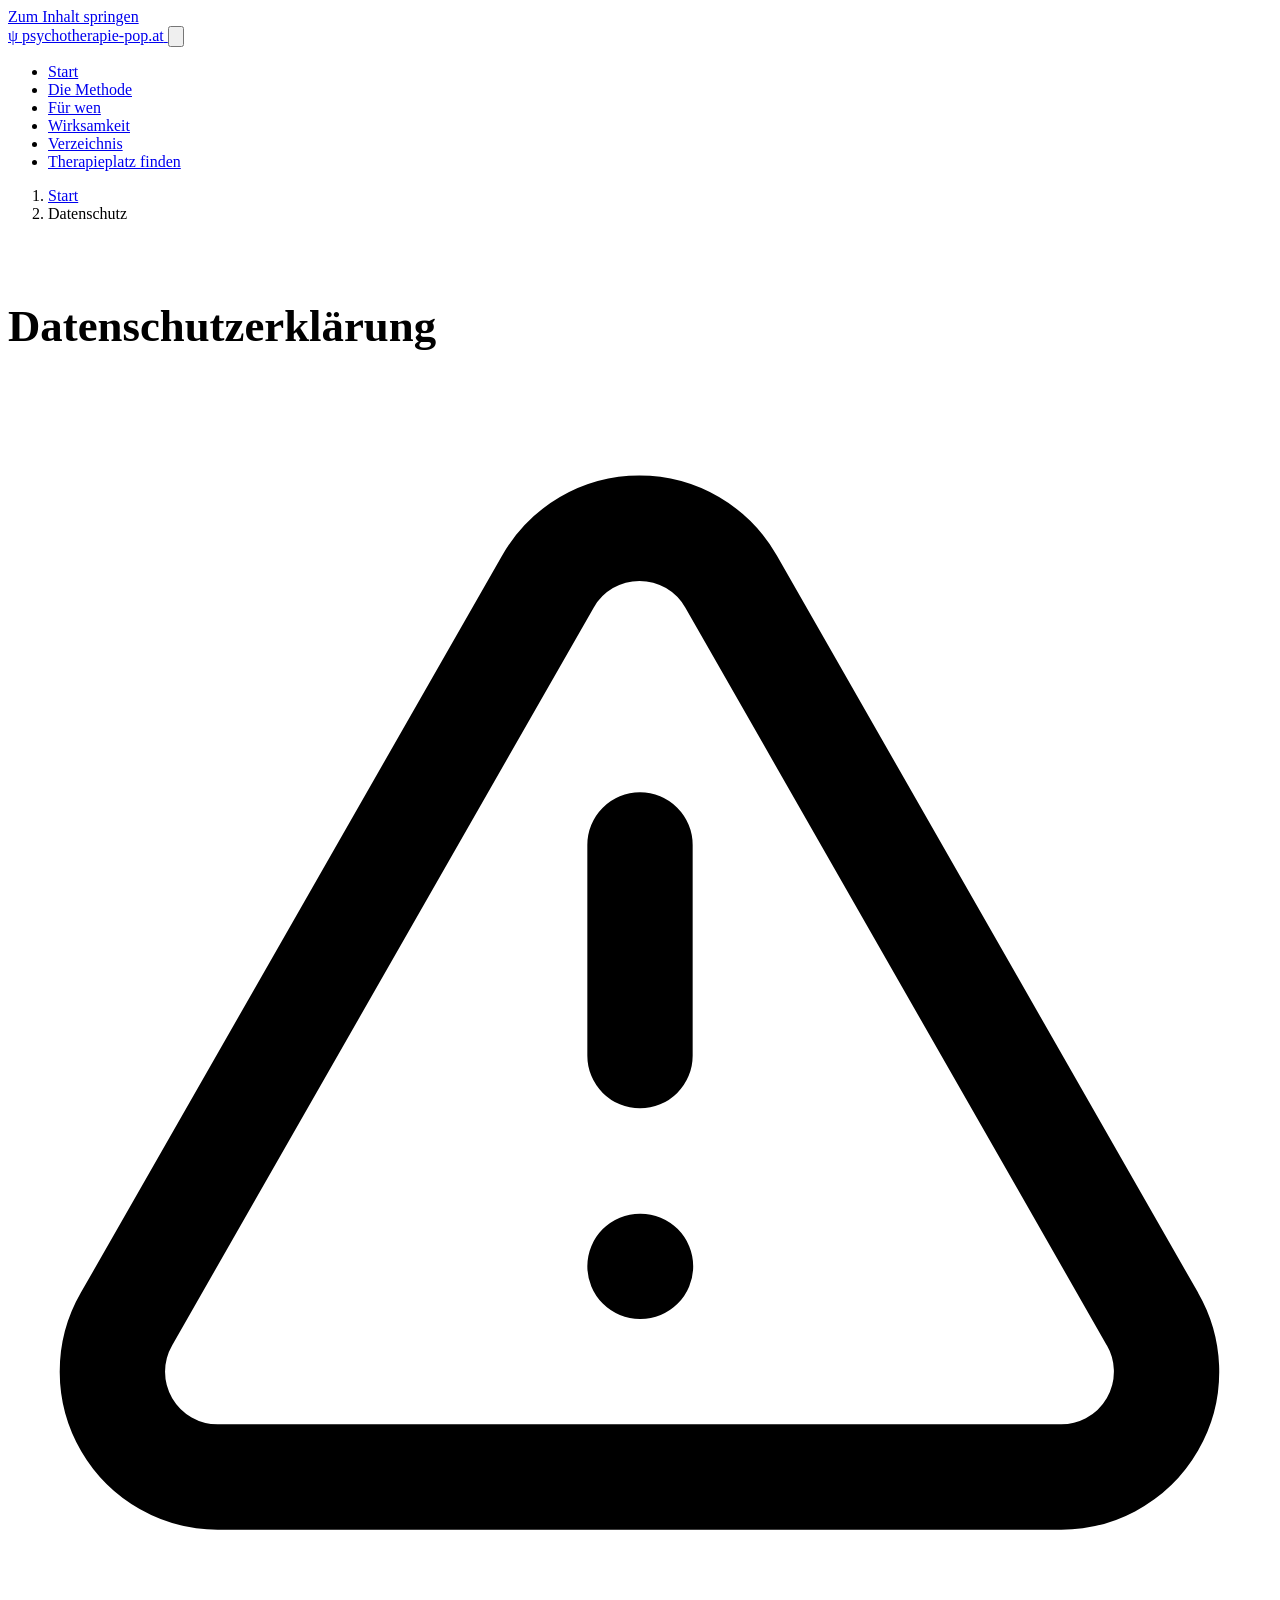
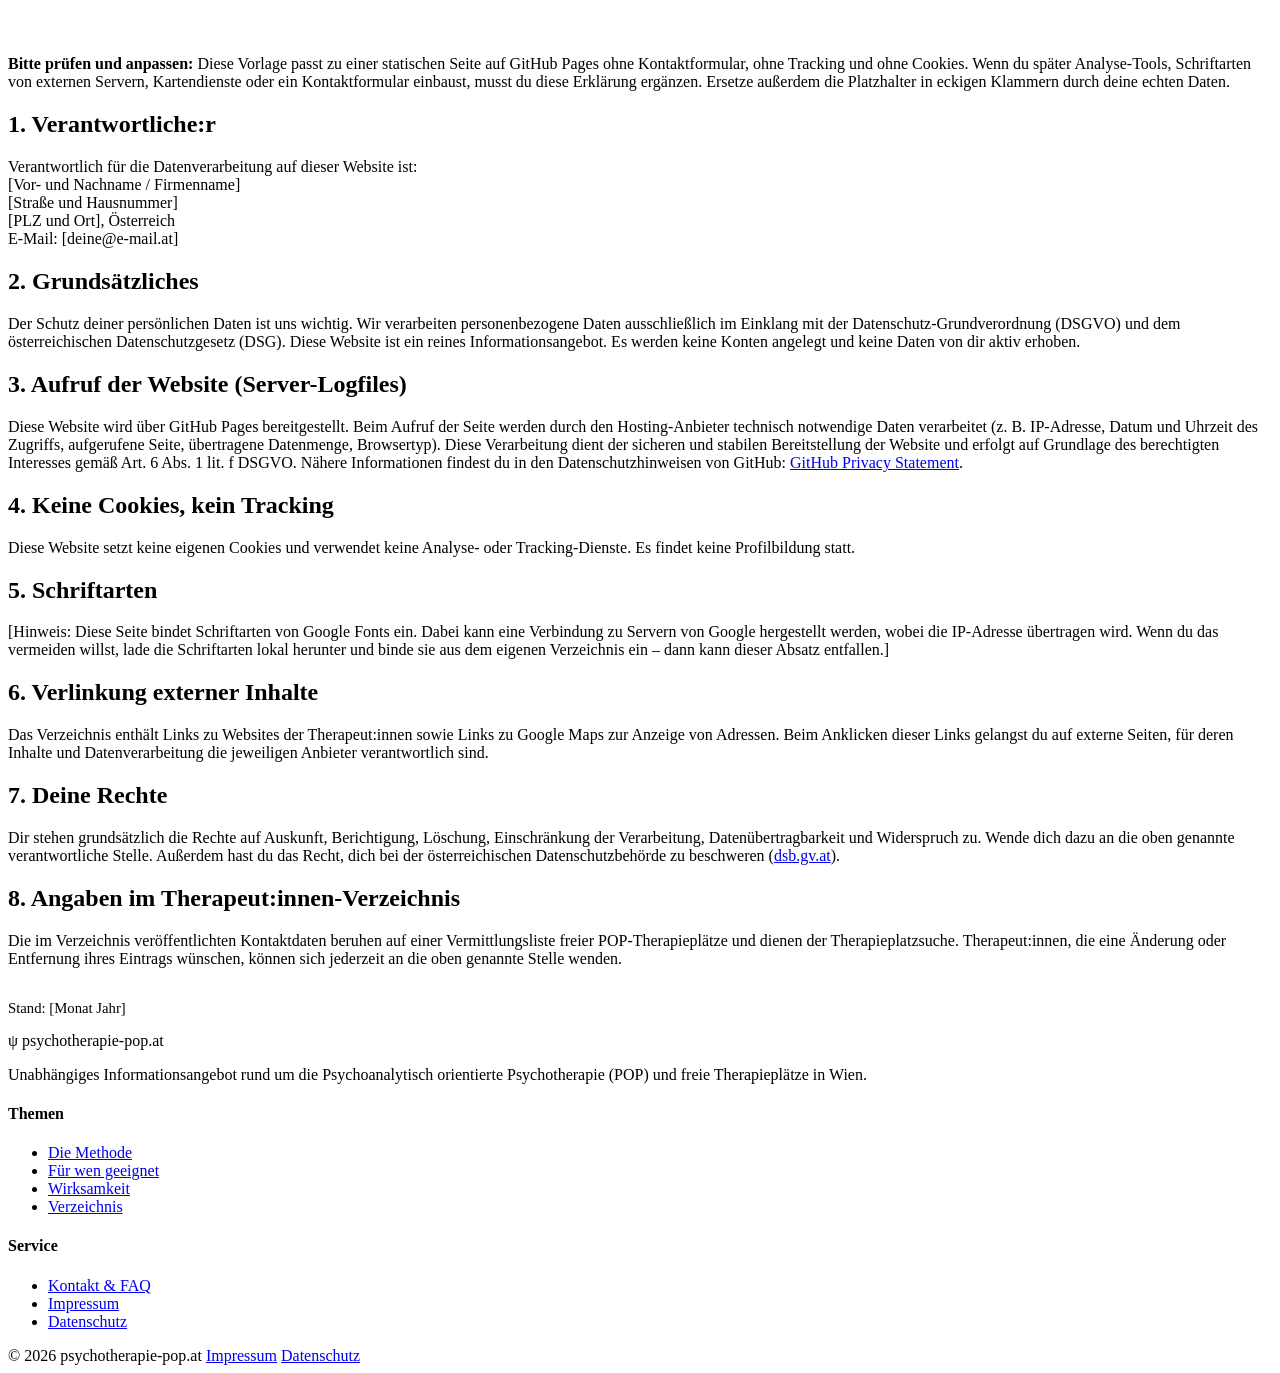
==== datenschutz.html @ 63da66f9 "Add files via upload" ====
<!DOCTYPE html>
<html lang="de">
<head>
  <meta charset="UTF-8">
  <meta name="viewport" content="width=device-width, initial-scale=1.0">
  <title>Datenschutzerklärung | psychotherapie-pop.at</title>
  <meta name="description" content="Datenschutzerklärung gemäß DSGVO für psychotherapie-pop.at – Informationen zur Verarbeitung personenbezogener Daten.">
  <meta name="robots" content="noindex">
  <link rel="canonical" href="https://psychotherapie-pop.at/datenschutz.html">
  <meta name="theme-color" content="#84bf41">
  <link rel="stylesheet" href="css/styles.css">
  <link rel="icon" href="data:image/svg+xml,<svg xmlns='http://www.w3.org/2000/svg' viewBox='0 0 100 100'><rect width='100' height='100' rx='24' fill='%2384bf41'/><text x='50' y='72' font-size='64' text-anchor='middle' fill='white' font-family='Georgia,serif'>%CF%88</text></svg>">
</head>
<body>
  <a class="skip-link" href="#inhalt">Zum Inhalt springen</a>

  <header class="site-header">
    <nav class="nav wrap" aria-label="Hauptnavigation">
      <a href="index.html" class="brand">
        <span class="mark" aria-hidden="true">ψ</span>
        <span>psychotherapie-pop<span class="tld">.at</span></span>
      </a>
      <button class="nav-toggle" aria-label="Menü öffnen" aria-expanded="false">
        <svg viewBox="0 0 24 24" fill="none" stroke="currentColor" stroke-width="2" stroke-linecap="round"><path d="M4 6h16M4 12h16M4 18h16"/></svg>
      </button>
      <ul class="nav-links">
        <li><a href="index.html">Start</a></li>
        <li><a href="pop-methode.html">Die Methode</a></li>
        <li><a href="fuer-wen.html">Für wen</a></li>
        <li><a href="wirksamkeit.html">Wirksamkeit</a></li>
        <li><a href="verzeichnis.html">Verzeichnis</a></li>
        <li><a href="kontakt.html" class="cta">Therapieplatz finden</a></li>
      </ul>
    </nav>
  </header>

  <main id="inhalt">
    <div class="wrap">
      <nav class="breadcrumb" aria-label="Brotkrümel">
        <ol>
          <li><a href="index.html">Start</a></li>
          <li aria-current="page">Datenschutz</li>
        </ol>
      </nav>
    </div>

    <section class="section" style="padding-top:1.5rem">
      <div class="wrap narrow prose">
        <h1 style="font-size:clamp(2rem,4.5vw,2.8rem);margin-bottom:1.2rem">Datenschutzerklärung</h1>

        <div class="callout">
          <span class="ic" aria-hidden="true">
            <svg viewBox="0 0 24 24" fill="none" stroke="currentColor" stroke-width="2" stroke-linecap="round" stroke-linejoin="round"><path d="m21.73 18-8-14a2 2 0 0 0-3.48 0l-8 14A2 2 0 0 0 4 21h16a2 2 0 0 0 1.73-3Z"/><path d="M12 9v4M12 17h.01"/></svg>
          </span>
          <p><strong>Bitte prüfen und anpassen:</strong> Diese Vorlage passt zu einer
          statischen Seite auf GitHub Pages ohne Kontaktformular, ohne Tracking und ohne
          Cookies. Wenn du später Analyse-Tools, Schriftarten von externen Servern,
          Kartendienste oder ein Kontaktformular einbaust, musst du diese Erklärung ergänzen.
          Ersetze außerdem die Platzhalter in eckigen Klammern durch deine echten Daten.</p>
        </div>

        <h2>1. Verantwortliche:r</h2>
        <p>
          Verantwortlich für die Datenverarbeitung auf dieser Website ist:<br>
          [Vor- und Nachname / Firmenname]<br>
          [Straße und Hausnummer]<br>
          [PLZ und Ort], Österreich<br>
          E-Mail: [deine@e-mail.at]
        </p>

        <h2>2. Grundsätzliches</h2>
        <p>
          Der Schutz deiner persönlichen Daten ist uns wichtig. Wir verarbeiten
          personenbezogene Daten ausschließlich im Einklang mit der Datenschutz-Grundverordnung
          (DSGVO) und dem österreichischen Datenschutzgesetz (DSG). Diese Website ist ein
          reines Informationsangebot. Es werden keine Konten angelegt und keine Daten von
          dir aktiv erhoben.
        </p>

        <h2>3. Aufruf der Website (Server-Logfiles)</h2>
        <p>
          Diese Website wird über GitHub Pages bereitgestellt. Beim Aufruf der Seite werden
          durch den Hosting-Anbieter technisch notwendige Daten verarbeitet (z. B.
          IP-Adresse, Datum und Uhrzeit des Zugriffs, aufgerufene Seite, übertragene
          Datenmenge, Browsertyp). Diese Verarbeitung dient der sicheren und stabilen
          Bereitstellung der Website und erfolgt auf Grundlage des berechtigten Interesses
          gemäß Art. 6 Abs. 1 lit. f DSGVO. Nähere Informationen findest du in den
          Datenschutzhinweisen von GitHub:
          <a href="https://docs.github.com/de/site-policy/privacy-policies/github-general-privacy-statement" target="_blank" rel="noopener">GitHub Privacy Statement</a>.
        </p>

        <h2>4. Keine Cookies, kein Tracking</h2>
        <p>
          Diese Website setzt keine eigenen Cookies und verwendet keine Analyse- oder
          Tracking-Dienste. Es findet keine Profilbildung statt.
        </p>

        <h2>5. Schriftarten</h2>
        <p>
          [Hinweis: Diese Seite bindet Schriftarten von Google Fonts ein. Dabei kann eine
          Verbindung zu Servern von Google hergestellt werden, wobei die IP-Adresse
          übertragen wird. Wenn du das vermeiden willst, lade die Schriftarten lokal herunter
          und binde sie aus dem eigenen Verzeichnis ein – dann kann dieser Absatz entfallen.]
        </p>

        <h2>6. Verlinkung externer Inhalte</h2>
        <p>
          Das Verzeichnis enthält Links zu Websites der Therapeut:innen sowie Links zu
          Google Maps zur Anzeige von Adressen. Beim Anklicken dieser Links gelangst du auf
          externe Seiten, für deren Inhalte und Datenverarbeitung die jeweiligen Anbieter
          verantwortlich sind.
        </p>

        <h2>7. Deine Rechte</h2>
        <p>
          Dir stehen grundsätzlich die Rechte auf Auskunft, Berichtigung, Löschung,
          Einschränkung der Verarbeitung, Datenübertragbarkeit und Widerspruch zu. Wende dich
          dazu an die oben genannte verantwortliche Stelle. Außerdem hast du das Recht, dich
          bei der österreichischen Datenschutzbehörde zu beschweren
          (<a href="https://www.dsb.gv.at" target="_blank" rel="noopener">dsb.gv.at</a>).
        </p>

        <h2>8. Angaben im Therapeut:innen-Verzeichnis</h2>
        <p>
          Die im Verzeichnis veröffentlichten Kontaktdaten beruhen auf einer Vermittlungsliste
          freier POP-Therapieplätze und dienen der Therapieplatzsuche. Therapeut:innen, die
          eine Änderung oder Entfernung ihres Eintrags wünschen, können sich jederzeit an die
          oben genannte Stelle wenden.
        </p>

        <p style="margin-top:2rem;color:var(--muted);font-size:.92rem">Stand: [Monat Jahr]</p>
      </div>
    </section>
  </main>

  <footer class="site-footer">
    <div class="wrap">
      <div class="footer-grid">
        <div>
          <div class="brand"><span class="mark" aria-hidden="true">ψ</span>
            <span>psychotherapie-pop<span class="tld">.at</span></span></div>
          <p>Unabhängiges Informationsangebot rund um die Psychoanalytisch orientierte
          Psychotherapie (POP) und freie Therapieplätze in Wien.</p>
        </div>
        <div>
          <h4>Themen</h4>
          <ul>
            <li><a href="pop-methode.html">Die Methode</a></li>
            <li><a href="fuer-wen.html">Für wen geeignet</a></li>
            <li><a href="wirksamkeit.html">Wirksamkeit</a></li>
            <li><a href="verzeichnis.html">Verzeichnis</a></li>
          </ul>
        </div>
        <div>
          <h4>Service</h4>
          <ul>
            <li><a href="kontakt.html">Kontakt &amp; FAQ</a></li>
            <li><a href="impressum.html">Impressum</a></li>
            <li><a href="datenschutz.html">Datenschutz</a></li>
          </ul>
        </div>
      </div>
      <div class="footer-bottom">
        <span>© <span data-year>2026</span> psychotherapie-pop.at</span>
        <span class="links">
          <a href="impressum.html">Impressum</a>
          <a href="datenschutz.html">Datenschutz</a>
        </span>
      </div>
    </div>
  </footer>

  <script src="js/main.js"></script>
</body>
</html>
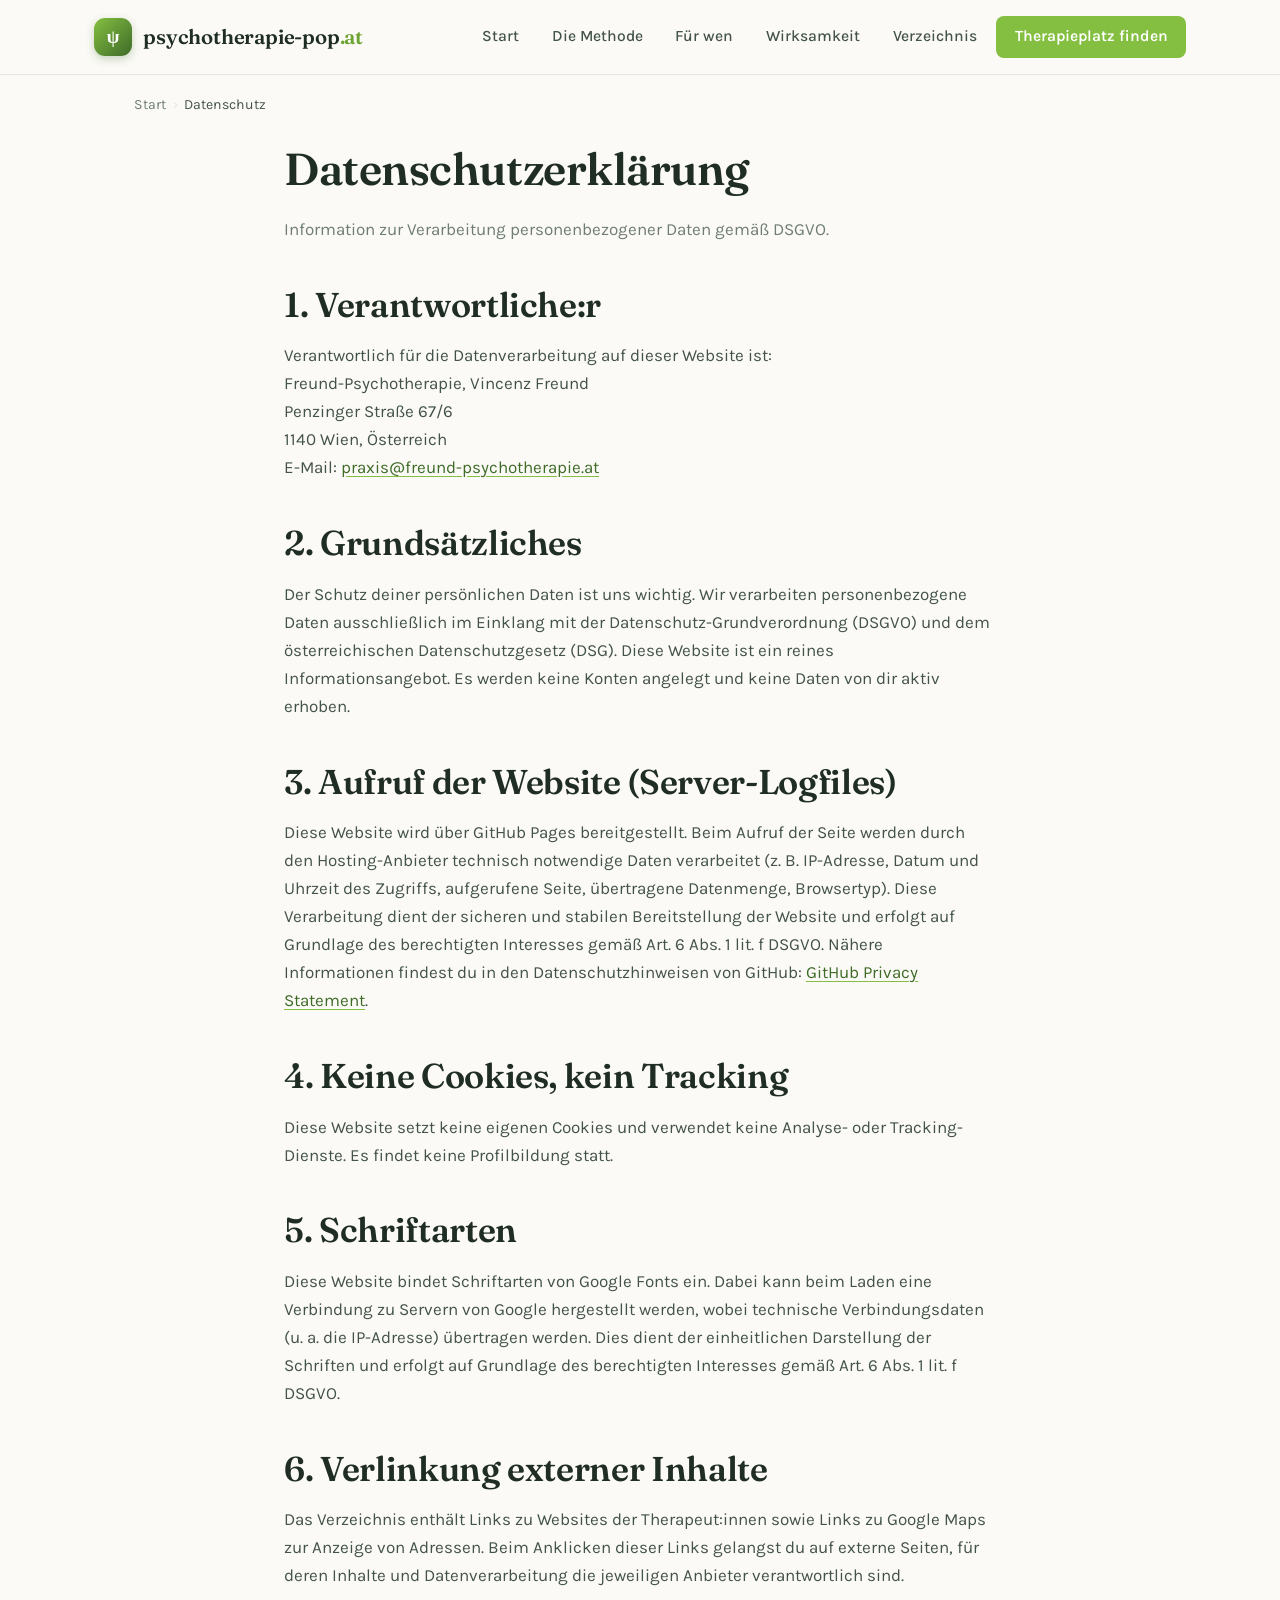
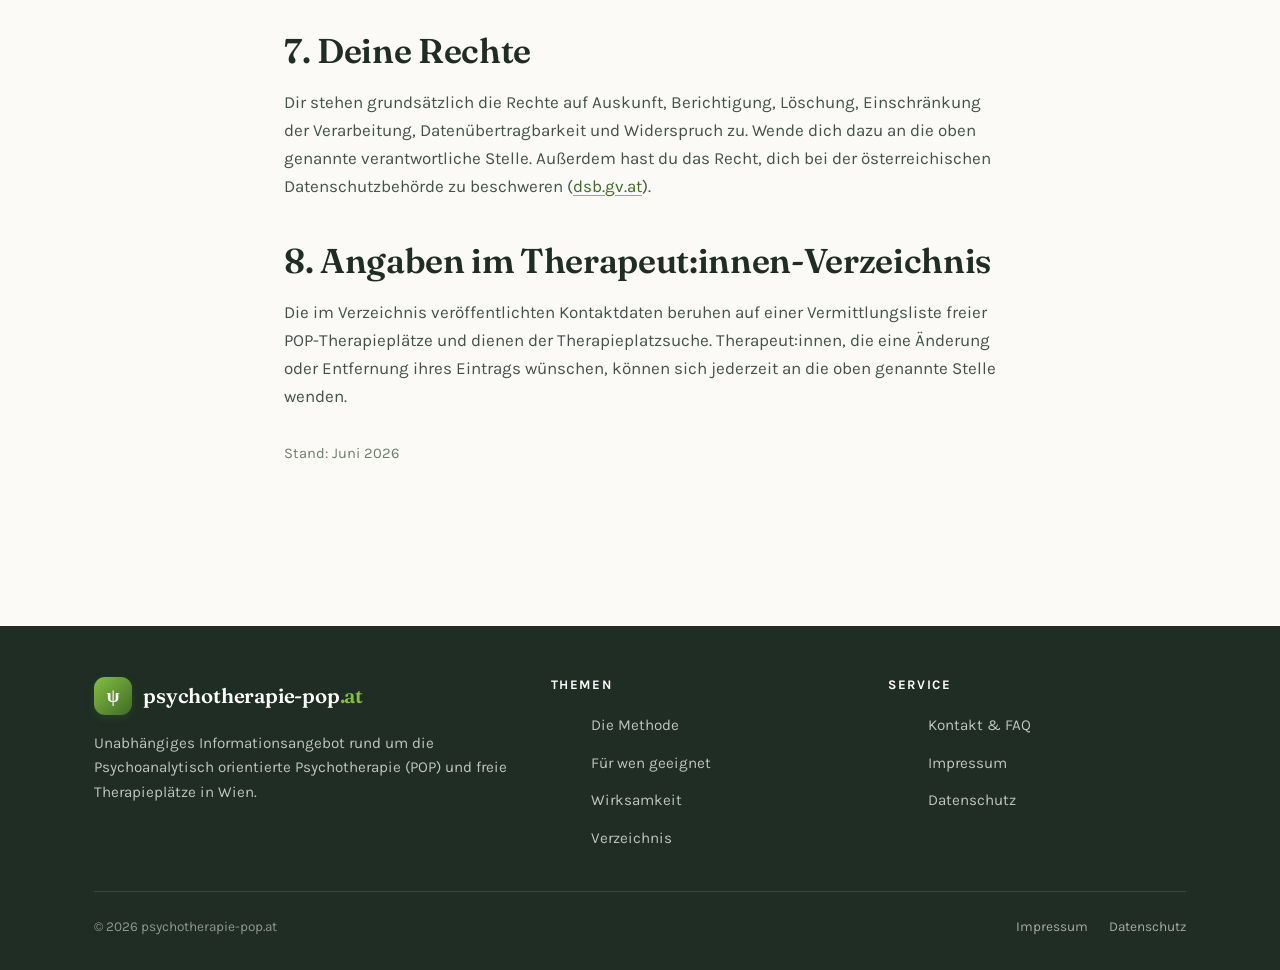
==== commit 9cfe76d4: "Add files via upload" ====
--- a/datenschutz.html
+++ b/datenschutz.html
@@ -29,7 +29,7 @@
         <li><a href="fuer-wen.html">Für wen</a></li>
         <li><a href="wirksamkeit.html">Wirksamkeit</a></li>
         <li><a href="verzeichnis.html">Verzeichnis</a></li>
-        <li><a href="kontakt.html" class="cta">Therapieplatz finden</a></li>
+        <li><a href="verzeichnis.html" class="cta">Therapieplatz finden</a></li>
       </ul>
     </nav>
   </header>
@@ -48,24 +48,15 @@
       <div class="wrap narrow prose">
         <h1 style="font-size:clamp(2rem,4.5vw,2.8rem);margin-bottom:1.2rem">Datenschutzerklärung</h1>
 
-        <div class="callout">
-          <span class="ic" aria-hidden="true">
-            <svg viewBox="0 0 24 24" fill="none" stroke="currentColor" stroke-width="2" stroke-linecap="round" stroke-linejoin="round"><path d="m21.73 18-8-14a2 2 0 0 0-3.48 0l-8 14A2 2 0 0 0 4 21h16a2 2 0 0 0 1.73-3Z"/><path d="M12 9v4M12 17h.01"/></svg>
-          </span>
-          <p><strong>Bitte prüfen und anpassen:</strong> Diese Vorlage passt zu einer
-          statischen Seite auf GitHub Pages ohne Kontaktformular, ohne Tracking und ohne
-          Cookies. Wenn du später Analyse-Tools, Schriftarten von externen Servern,
-          Kartendienste oder ein Kontaktformular einbaust, musst du diese Erklärung ergänzen.
-          Ersetze außerdem die Platzhalter in eckigen Klammern durch deine echten Daten.</p>
-        </div>
+        <p style="color:var(--muted)">Information zur Verarbeitung personenbezogener Daten gemäß DSGVO.</p>
 
         <h2>1. Verantwortliche:r</h2>
         <p>
           Verantwortlich für die Datenverarbeitung auf dieser Website ist:<br>
-          [Vor- und Nachname / Firmenname]<br>
-          [Straße und Hausnummer]<br>
-          [PLZ und Ort], Österreich<br>
-          E-Mail: [deine@e-mail.at]
+          Freund-Psychotherapie, Vincenz Freund<br>
+          Penzinger Straße 67/6<br>
+          1140 Wien, Österreich<br>
+          E-Mail: <a href="mailto:praxis@freund-psychotherapie.at">praxis@freund-psychotherapie.at</a>
         </p>
 
         <h2>2. Grundsätzliches</h2>
@@ -97,10 +88,11 @@
 
         <h2>5. Schriftarten</h2>
         <p>
-          [Hinweis: Diese Seite bindet Schriftarten von Google Fonts ein. Dabei kann eine
-          Verbindung zu Servern von Google hergestellt werden, wobei die IP-Adresse
-          übertragen wird. Wenn du das vermeiden willst, lade die Schriftarten lokal herunter
-          und binde sie aus dem eigenen Verzeichnis ein – dann kann dieser Absatz entfallen.]
+          Diese Website bindet Schriftarten von Google Fonts ein. Dabei kann beim Laden eine
+          Verbindung zu Servern von Google hergestellt werden, wobei technische Verbindungsdaten
+          (u. a. die IP-Adresse) übertragen werden. Dies dient der einheitlichen Darstellung der
+          Schriften und erfolgt auf Grundlage des berechtigten Interesses gemäß
+          Art. 6 Abs. 1 lit. f DSGVO.
         </p>
 
         <h2>6. Verlinkung externer Inhalte</h2>
@@ -128,7 +120,7 @@
           oben genannte Stelle wenden.
         </p>
 
-        <p style="margin-top:2rem;color:var(--muted);font-size:.92rem">Stand: [Monat Jahr]</p>
+        <p style="margin-top:2rem;color:var(--muted);font-size:.92rem">Stand: Juni 2026</p>
       </div>
     </section>
   </main>
--- a/css/styles.css
+++ b/css/styles.css
@@ -0,0 +1,561 @@
+/* ==========================================================================
+   psychotherapie-pop.at — Stylesheet
+   Ruhige, vertrauenswürdige Gestaltung im Stil der Wiener Psychoanalytischen
+   Akademie (grüne Akzente, seriös, klar).
+   ========================================================================== */
+
+/* --- Fonts --- */
+@import url('https://fonts.googleapis.com/css2?family=Fraunces:ital,opsz,wght@0,9..144,400..700;1,9..144,400..600&family=Karla:wght@300..700&display=swap');
+
+/* --- Design Tokens --- */
+:root {
+  /* Farben */
+  --green:        #84bf41;   /* psy-akademie Akzentgrün */
+  --green-600:    #6ba331;
+  --green-deep:   #3f6b28;   /* dunkles Grün für Headings/Links */
+  --green-darker: #2f5320;
+  --ink:          #1f2d24;   /* Haupttext, fast schwarz mit Grünstich */
+  --ink-soft:     #43524a;
+  --muted:        #6f7d72;   /* sekundärer Text */
+  --line:         #e2e6dd;   /* Trennlinien */
+  --paper:        #fbfaf6;   /* warmes Off-White, Body-Hintergrund */
+  --paper-2:      #ffffff;   /* Karten */
+  --sage:         #eef3e6;   /* helle Sektionsflächen */
+  --sage-2:       #e4ecd7;
+  --amber-bg:     #fdf6e3;   /* Hinweisboxen */
+  --amber-line:   #e8c97a;
+
+  /* Typografie */
+  --font-display: 'Fraunces', Georgia, 'Times New Roman', serif;
+  --font-body:    'Karla', -apple-system, BlinkMacSystemFont, sans-serif;
+
+  /* Maße */
+  --maxw: 1140px;
+  --radius: 14px;
+  --radius-sm: 9px;
+  --shadow-sm: 0 1px 3px rgba(31,45,36,.06), 0 1px 2px rgba(31,45,36,.04);
+  --shadow:    0 6px 22px rgba(31,45,36,.08), 0 2px 6px rgba(31,45,36,.05);
+  --shadow-lg: 0 18px 48px rgba(31,45,36,.12);
+}
+
+/* --- Reset / Base --- */
+*, *::before, *::after { box-sizing: border-box; }
+* { margin: 0; }
+html { scroll-behavior: smooth; -webkit-text-size-adjust: 100%; }
+
+body {
+  font-family: var(--font-body);
+  background: var(--paper);
+  color: var(--ink);
+  line-height: 1.65;
+  font-size: 1.0625rem;
+  font-weight: 400;
+  -webkit-font-smoothing: antialiased;
+  text-rendering: optimizeLegibility;
+}
+
+img { max-width: 100%; display: block; }
+a { color: var(--green-deep); text-decoration: none; transition: color .2s ease; }
+a:hover { color: var(--green-600); }
+
+h1, h2, h3, h4 {
+  font-family: var(--font-display);
+  font-weight: 600;
+  line-height: 1.18;
+  color: var(--ink);
+  letter-spacing: -0.01em;
+}
+
+::selection { background: var(--green); color: #fff; }
+
+/* --- Layout helpers --- */
+.wrap { max-width: var(--maxw); margin-inline: auto; padding-inline: 1.5rem; }
+.narrow { max-width: 760px; }
+.section { padding-block: clamp(3rem, 6vw, 5.5rem); }
+
+.eyebrow {
+  font-family: var(--font-body);
+  text-transform: uppercase;
+  letter-spacing: .16em;
+  font-size: .78rem;
+  font-weight: 700;
+  color: var(--green-600);
+  margin-bottom: .9rem;
+}
+
+/* ==========================================================================
+   Skip link
+   ========================================================================== */
+.skip-link {
+  position: absolute; left: -999px; top: 0;
+  background: var(--green-deep); color:#fff; padding: .6rem 1rem;
+  border-radius: 0 0 8px 0; z-index: 1000;
+}
+.skip-link:focus { left: 0; color:#fff; }
+
+/* ==========================================================================
+   Header / Navigation
+   ========================================================================== */
+.site-header {
+  position: sticky; top: 0; z-index: 100;
+  background: rgba(251,250,246,.88);
+  backdrop-filter: saturate(140%) blur(10px);
+  -webkit-backdrop-filter: saturate(140%) blur(10px);
+  border-bottom: 1px solid var(--line);
+}
+.nav {
+  display: flex; align-items: center; justify-content: space-between;
+  gap: 1rem; min-height: 74px;
+}
+.brand {
+  display: flex; align-items: center; gap: .7rem;
+  font-family: var(--font-display);
+  font-weight: 600; font-size: 1.28rem; color: var(--ink);
+  letter-spacing: -.01em;
+}
+.brand:hover { color: var(--ink); }
+.brand .mark {
+  width: 38px; height: 38px; flex: 0 0 38px;
+  border-radius: 11px;
+  background: linear-gradient(135deg, var(--green) 0%, var(--green-deep) 100%);
+  display: grid; place-items: center;
+  color: #fff; font-weight: 700; font-size: 1.15rem;
+  box-shadow: 0 3px 8px rgba(63,107,40,.28);
+}
+.brand .mark svg { width: 21px; height: 21px; }
+.brand b { font-weight: 600; }
+.brand .tld { color: var(--green-600); }
+
+.nav-links {
+  display: flex; align-items: center; gap: .35rem;
+  list-style: none;
+}
+.nav-links a {
+  display: inline-block;
+  padding: .5rem .85rem;
+  color: var(--ink-soft);
+  font-weight: 500;
+  font-size: .98rem;
+  border-radius: 8px;
+  transition: background .18s ease, color .18s ease;
+}
+.nav-links a:hover { background: var(--sage); color: var(--green-darker); }
+.nav-links a.active { color: var(--green-darker); background: var(--sage); }
+.nav-links a.cta {
+  background: var(--green); color: #fff; font-weight: 600;
+  padding-inline: 1.15rem;
+}
+.nav-links a.cta:hover { background: var(--green-600); }
+
+.nav-toggle {
+  display: none;
+  background: none; border: 1px solid var(--line);
+  border-radius: 9px; padding: .5rem .6rem; cursor: pointer;
+  color: var(--ink);
+}
+.nav-toggle svg { width: 22px; height: 22px; display:block; }
+
+@media (max-width: 880px) {
+  .nav-toggle { display: inline-flex; }
+  .nav-links {
+    position: absolute; top: 74px; left: 0; right: 0;
+    flex-direction: column; align-items: stretch; gap: .2rem;
+    background: var(--paper);
+    border-bottom: 1px solid var(--line);
+    padding: .8rem 1.5rem 1.2rem;
+    box-shadow: var(--shadow);
+    display: none;
+  }
+  .nav-links.open { display: flex; }
+  .nav-links a { padding: .7rem .8rem; font-size: 1.05rem; }
+  .nav-links a.cta { text-align: center; margin-top: .3rem; }
+}
+
+/* ==========================================================================
+   Breadcrumb
+   ========================================================================== */
+.breadcrumb {
+  font-size: .88rem; color: var(--muted);
+  padding-block: 1.1rem .2rem;
+}
+.breadcrumb ol { list-style: none; display: flex; flex-wrap: wrap; gap: .35rem; }
+.breadcrumb li::after { content: "›"; margin-left: .45rem; color: var(--line); }
+.breadcrumb li:last-child::after { content: ""; }
+.breadcrumb a { color: var(--muted); }
+.breadcrumb a:hover { color: var(--green-deep); }
+.breadcrumb li[aria-current] { color: var(--ink-soft); }
+
+/* ==========================================================================
+   Hero
+   ========================================================================== */
+.hero {
+  position: relative;
+  background:
+    radial-gradient(1200px 500px at 85% -10%, var(--sage-2) 0%, transparent 60%),
+    radial-gradient(900px 400px at 0% 110%, var(--sage) 0%, transparent 55%),
+    var(--paper);
+  overflow: hidden;
+  border-bottom: 1px solid var(--line);
+}
+.hero::before {
+  /* feine Linientextur */
+  content: "";
+  position: absolute; inset: 0;
+  background-image: radial-gradient(var(--line) 1px, transparent 1px);
+  background-size: 28px 28px;
+  opacity: .4;
+  mask-image: linear-gradient(to bottom, #000, transparent 80%);
+  -webkit-mask-image: linear-gradient(to bottom, #000, transparent 80%);
+  pointer-events: none;
+}
+.hero-inner {
+  position: relative;
+  padding-block: clamp(3.5rem, 8vw, 7rem);
+  max-width: 800px;
+}
+.hero h1 {
+  font-size: clamp(2.3rem, 5.5vw, 4rem);
+  line-height: 1.08;
+  margin-bottom: 1.3rem;
+  letter-spacing: -.02em;
+}
+.hero h1 .accent { color: var(--green-deep); font-style: italic; }
+.hero p.lead {
+  font-size: clamp(1.1rem, 2vw, 1.32rem);
+  color: var(--ink-soft);
+  max-width: 620px;
+  margin-bottom: 2rem;
+}
+.hero-actions { display: flex; flex-wrap: wrap; gap: .85rem; }
+
+/* ==========================================================================
+   Buttons
+   ========================================================================== */
+.btn {
+  display: inline-flex; align-items: center; gap: .5rem;
+  font-family: var(--font-body);
+  font-weight: 600; font-size: 1rem;
+  padding: .85rem 1.5rem;
+  border-radius: 10px;
+  border: 1px solid transparent;
+  cursor: pointer;
+  transition: transform .15s ease, box-shadow .2s ease, background .2s ease, color .2s ease;
+  text-align: center;
+}
+.btn svg { width: 18px; height: 18px; }
+.btn-primary {
+  background: var(--green); color: #fff;
+  box-shadow: 0 4px 14px rgba(63,107,40,.22);
+}
+.btn-primary:hover { background: var(--green-600); color:#fff; transform: translateY(-2px); box-shadow: 0 8px 22px rgba(63,107,40,.3); }
+.btn-ghost {
+  background: var(--paper-2); color: var(--green-darker);
+  border-color: var(--line);
+}
+.btn-ghost:hover { border-color: var(--green); color: var(--green-darker); transform: translateY(-2px); }
+
+/* ==========================================================================
+   Prose / Content sections
+   ========================================================================== */
+.prose h2 {
+  font-size: clamp(1.6rem, 3vw, 2.15rem);
+  margin-top: 2.6rem; margin-bottom: 1rem;
+}
+.prose h2:first-child { margin-top: 0; }
+.prose h3 {
+  font-size: 1.3rem; margin-top: 2rem; margin-bottom: .7rem;
+  color: var(--green-darker);
+}
+.prose p { margin-bottom: 1.15rem; color: var(--ink-soft); }
+.prose ul, .prose ol { margin: 0 0 1.3rem 1.2rem; color: var(--ink-soft); }
+.prose li { margin-bottom: .5rem; padding-left: .2rem; }
+.prose strong { color: var(--ink); font-weight: 700; }
+.prose a { text-decoration: underline; text-underline-offset: 3px; text-decoration-color: var(--green); }
+.lead-text { font-size: 1.2rem; color: var(--ink); line-height: 1.6; }
+
+/* Section heading block */
+.section-head { max-width: 680px; margin-bottom: 2.5rem; }
+.section-head h2 { font-size: clamp(1.7rem, 3.4vw, 2.4rem); margin-bottom: .8rem; }
+.section-head p { color: var(--muted); font-size: 1.1rem; }
+.section-head.center { margin-inline: auto; text-align: center; }
+
+/* Alternating backgrounds */
+.bg-sage { background: var(--sage); }
+.bg-paper2 { background: var(--paper-2); }
+
+/* ==========================================================================
+   Feature / Info cards
+   ========================================================================== */
+.grid { display: grid; gap: 1.4rem; }
+.grid-2 { grid-template-columns: repeat(2, 1fr); }
+.grid-3 { grid-template-columns: repeat(3, 1fr); }
+@media (max-width: 860px){ .grid-3 { grid-template-columns: 1fr; } .grid-2 { grid-template-columns: 1fr; } }
+
+.card {
+  background: var(--paper-2);
+  border: 1px solid var(--line);
+  border-radius: var(--radius);
+  padding: 1.8rem;
+  box-shadow: var(--shadow-sm);
+  transition: transform .2s ease, box-shadow .2s ease, border-color .2s ease;
+}
+.card:hover { transform: translateY(-3px); box-shadow: var(--shadow); border-color: var(--sage-2); }
+.card .ic {
+  width: 48px; height: 48px; border-radius: 12px;
+  background: var(--sage); color: var(--green-deep);
+  display: grid; place-items: center; margin-bottom: 1.1rem;
+}
+.card .ic svg { width: 24px; height: 24px; }
+.card h3 { font-size: 1.22rem; margin-bottom: .55rem; }
+.card p { color: var(--muted); font-size: .98rem; margin: 0; }
+
+/* Linkliste (wie psy-akademie Unterthemen) */
+.linklist { list-style: none; display: grid; gap: .1rem; }
+.linklist li a {
+  display: flex; align-items: center; justify-content: space-between;
+  padding: .95rem 1.1rem;
+  border-radius: 10px;
+  color: var(--ink-soft);
+  font-weight: 500;
+  border: 1px solid transparent;
+  transition: all .18s ease;
+}
+.linklist li a:hover {
+  background: var(--paper-2); border-color: var(--line);
+  color: var(--green-darker); box-shadow: var(--shadow-sm);
+}
+.linklist li a::after { content: "→"; color: var(--green); transition: transform .18s ease; }
+.linklist li a:hover::after { transform: translateX(4px); }
+
+/* ==========================================================================
+   Hinweisbox (Callout)
+   ========================================================================== */
+.callout {
+  display: flex; gap: 1rem;
+  background: var(--amber-bg);
+  border: 1px solid var(--amber-line);
+  border-radius: var(--radius);
+  padding: 1.3rem 1.5rem;
+  margin-block: 1.8rem;
+}
+.callout .ic { flex: 0 0 24px; color: #b8860b; margin-top: .15rem; }
+.callout p { margin: 0; color: #7a5c10; font-size: .98rem; }
+.callout strong { color: #5e4708; }
+
+.callout-green {
+  background: var(--sage); border-color: var(--sage-2);
+}
+.callout-green .ic { color: var(--green-deep); }
+.callout-green p { color: var(--green-darker); }
+
+/* ==========================================================================
+   Stat row
+   ========================================================================== */
+.stats { display: grid; grid-template-columns: repeat(3,1fr); gap: 1.4rem; }
+@media (max-width: 700px){ .stats { grid-template-columns: 1fr; } }
+.stat {
+  text-align: center; padding: 1.6rem 1rem;
+  background: var(--paper-2); border: 1px solid var(--line);
+  border-radius: var(--radius);
+}
+.stat .num {
+  font-family: var(--font-display); font-weight: 600;
+  font-size: 2.6rem; color: var(--green-deep); line-height: 1;
+}
+.stat .lbl { color: var(--muted); font-size: .95rem; margin-top: .5rem; }
+
+/* ==========================================================================
+   Directory (Verzeichnis)
+   ========================================================================== */
+.dir-toolbar {
+  display: flex; flex-wrap: wrap; gap: .9rem; align-items: center;
+  justify-content: space-between;
+  margin-bottom: 1.8rem;
+}
+.dir-search {
+  position: relative; flex: 1 1 320px; max-width: 460px;
+}
+.dir-search input {
+  width: 100%;
+  font-family: var(--font-body); font-size: 1rem;
+  padding: .8rem 1rem .8rem 2.7rem;
+  border: 1px solid var(--line); border-radius: 11px;
+  background: var(--paper-2); color: var(--ink);
+  transition: border-color .18s ease, box-shadow .18s ease;
+}
+.dir-search input:focus {
+  outline: none; border-color: var(--green);
+  box-shadow: 0 0 0 3px rgba(132,191,65,.18);
+}
+.dir-search svg {
+  position: absolute; left: .9rem; top: 50%; transform: translateY(-50%);
+  width: 20px; height: 20px; color: var(--muted);
+}
+.dir-count { color: var(--muted); font-size: .95rem; white-space: nowrap; }
+
+/* District filter chips */
+.chips { display: flex; flex-wrap: wrap; gap: .5rem; margin-bottom: 2.2rem; }
+.chip {
+  font-family: var(--font-body);
+  font-size: .92rem; font-weight: 600;
+  padding: .45rem .95rem;
+  border-radius: 999px;
+  border: 1px solid var(--line);
+  background: var(--paper-2); color: var(--ink-soft);
+  cursor: pointer; transition: all .16s ease;
+}
+.chip:hover { border-color: var(--green); color: var(--green-darker); }
+.chip.active { background: var(--green); border-color: var(--green); color: #fff; }
+
+/* District group */
+.district { margin-bottom: 3rem; scroll-margin-top: 100px; }
+.district-head {
+  display: flex; align-items: baseline; gap: .8rem;
+  padding-bottom: .8rem; margin-bottom: 1.6rem;
+  border-bottom: 2px solid var(--sage-2);
+}
+.district-head h2 {
+  font-size: 1.5rem; color: var(--green-darker);
+  display: flex; align-items: baseline; gap: .6rem;
+}
+.district-head .plz {
+  font-family: var(--font-body); font-weight: 700;
+  color: var(--green); font-size: 1.1rem;
+}
+.district-head .cnt {
+  margin-left: auto; font-size: .9rem; color: var(--muted);
+  font-weight: 500;
+}
+
+/* Therapist cards grid */
+.therapist-grid { display: grid; grid-template-columns: repeat(2, 1fr); gap: 1.3rem; }
+@media (max-width: 820px){ .therapist-grid { grid-template-columns: 1fr; } }
+
+.t-card {
+  background: var(--paper-2);
+  border: 1px solid var(--line);
+  border-radius: var(--radius);
+  padding: 1.5rem 1.6rem;
+  box-shadow: var(--shadow-sm);
+  transition: transform .2s ease, box-shadow .2s ease, border-color .2s ease;
+  display: flex; flex-direction: column;
+}
+.t-card:hover { transform: translateY(-3px); box-shadow: var(--shadow); border-color: var(--sage-2); }
+.t-card-top { display: flex; gap: 1rem; align-items: flex-start; margin-bottom: 1rem; }
+.t-avatar {
+  flex: 0 0 52px; width: 52px; height: 52px; border-radius: 50%;
+  background: linear-gradient(135deg, var(--sage-2), var(--green));
+  color: #fff; display: grid; place-items: center;
+  font-family: var(--font-display); font-weight: 600; font-size: 1.25rem;
+  box-shadow: inset 0 0 0 1px rgba(255,255,255,.25);
+}
+.t-name { font-family: var(--font-display); font-weight: 600; font-size: 1.2rem; color: var(--ink); line-height: 1.25; }
+.t-address { font-size: .92rem; color: var(--muted); margin-top: .2rem; }
+
+.t-meta { display: flex; flex-direction: column; gap: .55rem; margin-bottom: 1rem; }
+.t-row { display: flex; align-items: flex-start; gap: .6rem; font-size: .94rem; color: var(--ink-soft); }
+.t-row svg { flex: 0 0 17px; width: 17px; height: 17px; color: var(--green-600); margin-top: .18rem; }
+.t-row a { word-break: break-word; }
+
+.t-tags { display: flex; flex-wrap: wrap; gap: .4rem; margin-top: auto; padding-top: .9rem; border-top: 1px solid var(--line); }
+.tag {
+  font-size: .78rem; font-weight: 600;
+  padding: .25rem .6rem; border-radius: 6px;
+  background: var(--sage); color: var(--green-darker);
+}
+.tag.lang { background: #eaf0fb; color: #34548a; }
+.tag.note { background: var(--amber-bg); color: #8a6510; }
+
+.t-empty {
+  display: none;
+  text-align: center; padding: 3rem 1rem; color: var(--muted);
+}
+
+/* ==========================================================================
+   CTA band
+   ========================================================================== */
+.cta-band {
+  background: linear-gradient(135deg, var(--green-deep) 0%, var(--green-darker) 100%);
+  color: #fff; border-radius: 20px;
+  padding: clamp(2.2rem, 5vw, 3.5rem);
+  position: relative; overflow: hidden;
+}
+.cta-band::before {
+  content:""; position:absolute; inset:0;
+  background: radial-gradient(600px 300px at 90% 10%, rgba(132,191,65,.35), transparent 60%);
+  pointer-events:none;
+}
+.cta-band h2 { color: #fff; font-size: clamp(1.6rem, 3.5vw, 2.3rem); margin-bottom: .8rem; position:relative; }
+.cta-band p { color: rgba(255,255,255,.85); font-size: 1.1rem; max-width: 560px; margin-bottom: 1.8rem; position:relative; }
+.cta-band .btn-primary { background:#fff; color: var(--green-darker); position:relative; }
+.cta-band .btn-primary:hover { background: var(--sage); color: var(--green-darker); }
+
+/* ==========================================================================
+   Footer
+   ========================================================================== */
+.site-footer {
+  background: var(--ink);
+  color: rgba(255,255,255,.72);
+  margin-top: 4rem;
+  padding-block: 3.2rem 2rem;
+}
+.footer-grid {
+  display: grid; grid-template-columns: 1.4fr 1fr 1fr; gap: 2.5rem;
+  margin-bottom: 2.5rem;
+}
+@media (max-width: 760px){ .footer-grid { grid-template-columns: 1fr; gap: 2rem; } }
+.site-footer h4 {
+  color: #fff; font-family: var(--font-body); font-weight: 700;
+  font-size: .82rem; letter-spacing: .12em; text-transform: uppercase;
+  margin-bottom: 1.1rem;
+}
+.site-footer .brand { color: #fff; margin-bottom: 1rem; }
+.site-footer .brand .tld { color: var(--green); }
+.site-footer p { font-size: .95rem; line-height: 1.6; }
+.site-footer ul { list-style: none; display: grid; gap: .6rem; }
+.site-footer ul a { color: rgba(255,255,255,.72); font-size: .95rem; }
+.site-footer ul a:hover { color: var(--green); }
+.footer-bottom {
+  border-top: 1px solid rgba(255,255,255,.12);
+  padding-top: 1.5rem;
+  display: flex; flex-wrap: wrap; gap: .8rem; justify-content: space-between;
+  font-size: .85rem; color: rgba(255,255,255,.5);
+}
+.footer-bottom a { color: rgba(255,255,255,.6); }
+.footer-bottom a:hover { color: var(--green); }
+.footer-bottom .links { display: flex; gap: 1.3rem; flex-wrap: wrap; }
+
+/* ==========================================================================
+   Disclaimer note
+   ========================================================================== */
+.disclaimer {
+  font-size: .88rem; color: var(--muted);
+  background: var(--sage); border-radius: var(--radius-sm);
+  padding: 1rem 1.3rem; margin-top: 1.5rem;
+  border-left: 3px solid var(--green);
+}
+
+/* ==========================================================================
+   Animations
+   ========================================================================== */
+@keyframes fadeUp {
+  from { opacity: 0; transform: translateY(16px); }
+  to   { opacity: 1; transform: translateY(0); }
+}
+.reveal { animation: fadeUp .7s cubic-bezier(.2,.7,.2,1) both; }
+.reveal-1 { animation-delay: .05s; }
+.reveal-2 { animation-delay: .15s; }
+.reveal-3 { animation-delay: .25s; }
+.reveal-4 { animation-delay: .35s; }
+
+@media (prefers-reduced-motion: reduce) {
+  * { animation: none !important; transition: none !important; scroll-behavior: auto !important; }
+}
+
+/* ==========================================================================
+   Utilities
+   ========================================================================== */
+.text-center { text-align: center; }
+.mt-1 { margin-top: .5rem; } .mt-2 { margin-top: 1rem; } .mt-3 { margin-top: 1.5rem; }
+.mb-0 { margin-bottom: 0; }
+.divider { height:1px; background: var(--line); border:0; margin-block: 2.5rem; }
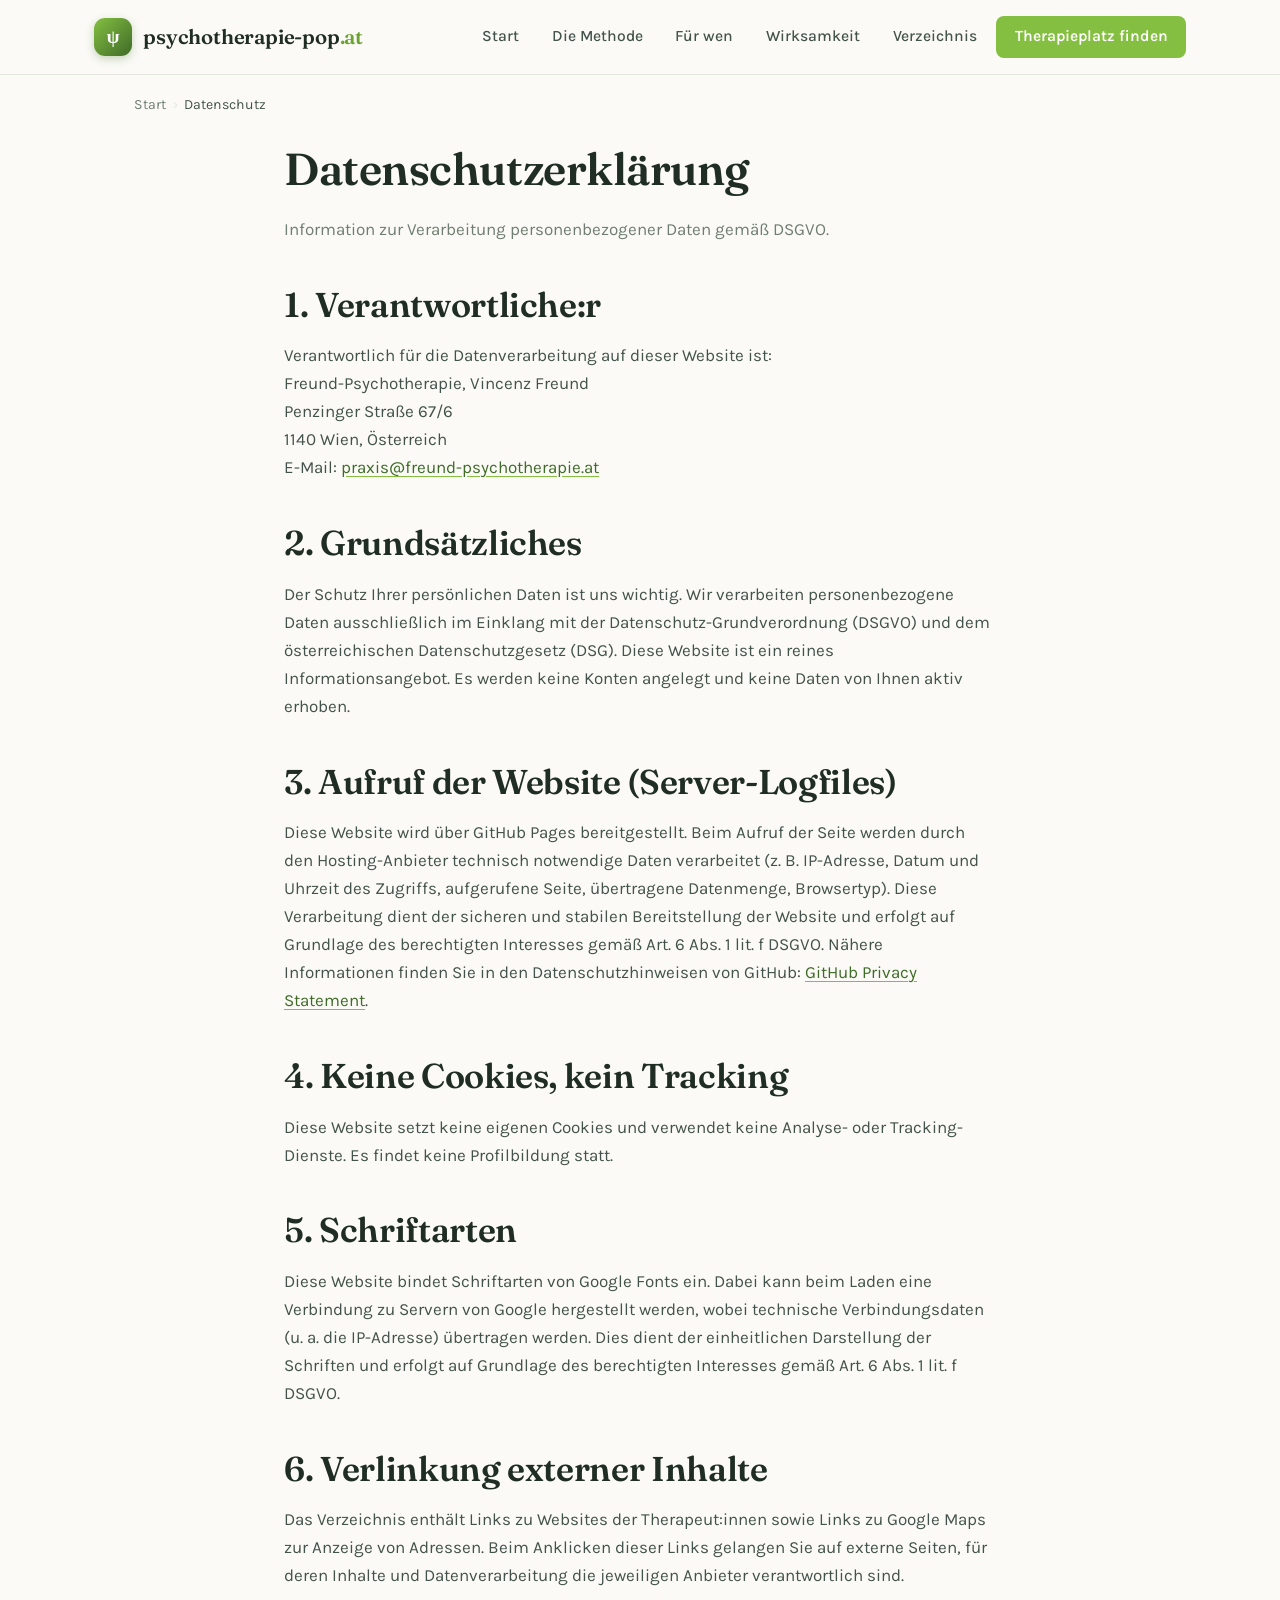
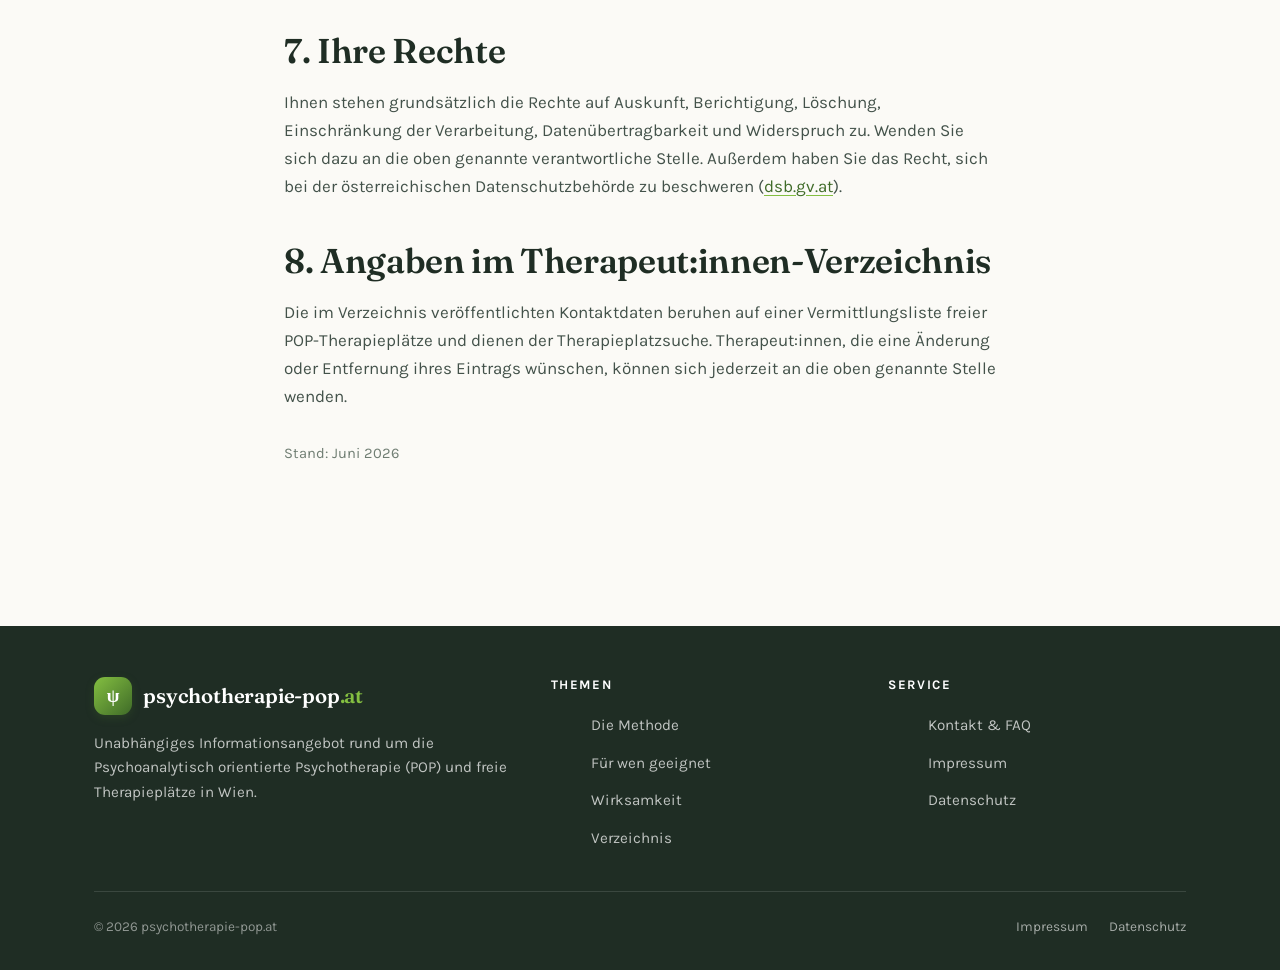
==== commit 10191258: "Add files via upload" ====
--- a/datenschutz.html
+++ b/datenschutz.html
@@ -61,11 +61,11 @@
 
         <h2>2. Grundsätzliches</h2>
         <p>
-          Der Schutz deiner persönlichen Daten ist uns wichtig. Wir verarbeiten
+          Der Schutz Ihrer persönlichen Daten ist uns wichtig. Wir verarbeiten
           personenbezogene Daten ausschließlich im Einklang mit der Datenschutz-Grundverordnung
           (DSGVO) und dem österreichischen Datenschutzgesetz (DSG). Diese Website ist ein
           reines Informationsangebot. Es werden keine Konten angelegt und keine Daten von
-          dir aktiv erhoben.
+          Ihnen aktiv erhoben.
         </p>
 
         <h2>3. Aufruf der Website (Server-Logfiles)</h2>
@@ -75,7 +75,7 @@
           IP-Adresse, Datum und Uhrzeit des Zugriffs, aufgerufene Seite, übertragene
           Datenmenge, Browsertyp). Diese Verarbeitung dient der sicheren und stabilen
           Bereitstellung der Website und erfolgt auf Grundlage des berechtigten Interesses
-          gemäß Art. 6 Abs. 1 lit. f DSGVO. Nähere Informationen findest du in den
+          gemäß Art. 6 Abs. 1 lit. f DSGVO. Nähere Informationen finden Sie in den
           Datenschutzhinweisen von GitHub:
           <a href="https://docs.github.com/de/site-policy/privacy-policies/github-general-privacy-statement" target="_blank" rel="noopener">GitHub Privacy Statement</a>.
         </p>
@@ -98,16 +98,16 @@
         <h2>6. Verlinkung externer Inhalte</h2>
         <p>
           Das Verzeichnis enthält Links zu Websites der Therapeut:innen sowie Links zu
-          Google Maps zur Anzeige von Adressen. Beim Anklicken dieser Links gelangst du auf
+          Google Maps zur Anzeige von Adressen. Beim Anklicken dieser Links gelangen Sie auf
           externe Seiten, für deren Inhalte und Datenverarbeitung die jeweiligen Anbieter
           verantwortlich sind.
         </p>
 
-        <h2>7. Deine Rechte</h2>
+        <h2>7. Ihre Rechte</h2>
         <p>
-          Dir stehen grundsätzlich die Rechte auf Auskunft, Berichtigung, Löschung,
-          Einschränkung der Verarbeitung, Datenübertragbarkeit und Widerspruch zu. Wende dich
-          dazu an die oben genannte verantwortliche Stelle. Außerdem hast du das Recht, dich
+          Ihnen stehen grundsätzlich die Rechte auf Auskunft, Berichtigung, Löschung,
+          Einschränkung der Verarbeitung, Datenübertragbarkeit und Widerspruch zu. Wenden Sie sich
+          dazu an die oben genannte verantwortliche Stelle. Außerdem haben Sie das Recht, sich
           bei der österreichischen Datenschutzbehörde zu beschweren
           (<a href="https://www.dsb.gv.at" target="_blank" rel="noopener">dsb.gv.at</a>).
         </p>
